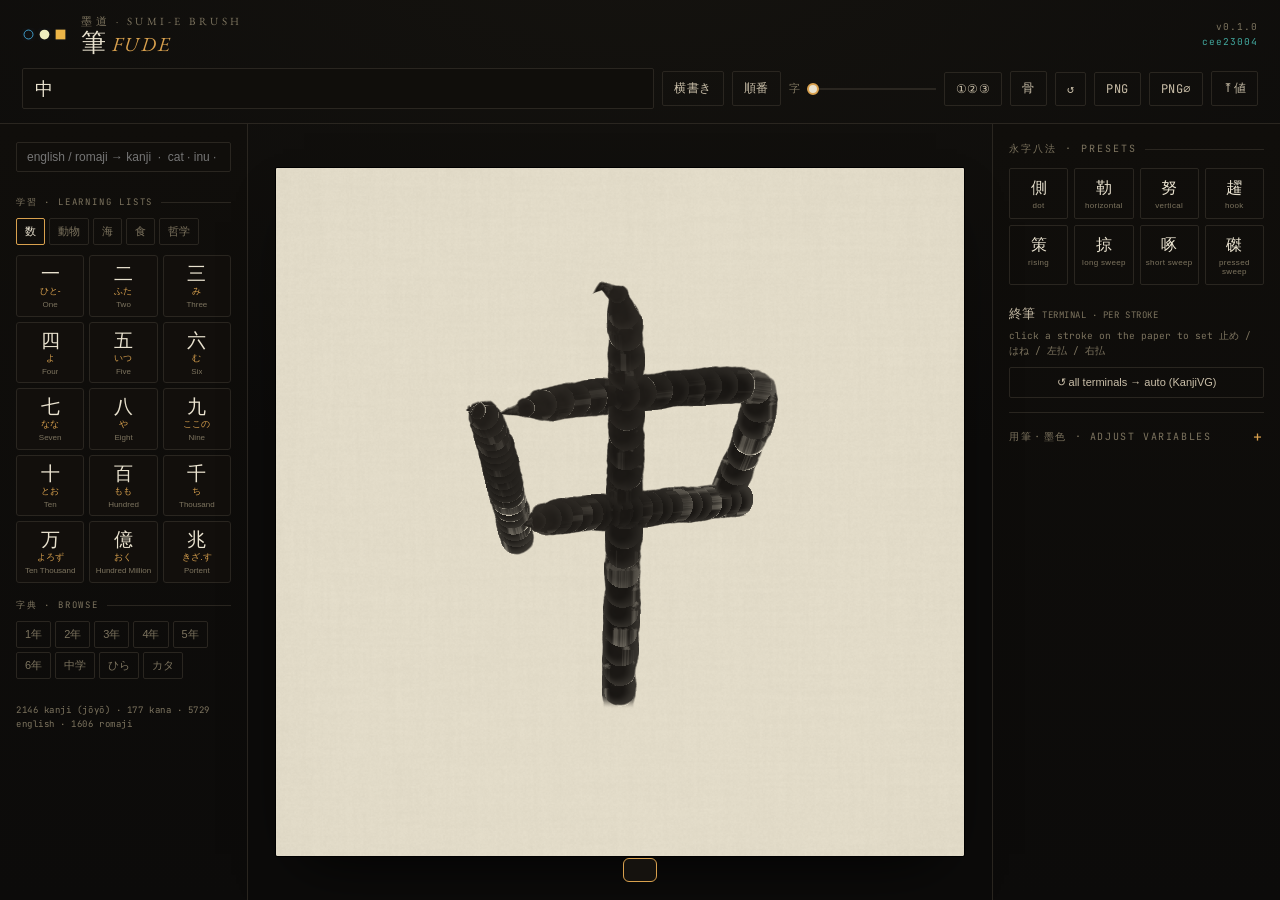
==== index.html @ 50056c71 "筆 / FUDE v1 — build-free WebGL2 sumi-e calligraphy PWA Renders Japanese kanji and kana as sumi-e bru" ====
<!doctype html>
<html lang="en">
<head>
<meta charset="utf-8">
<meta name="viewport" content="width=device-width, initial-scale=1">
<title>筆 · FUDE — sumi-e brush calligraphy</title>
<link rel="preconnect" href="https://fonts.googleapis.com">
<link rel="preconnect" href="https://fonts.gstatic.com" crossorigin>
<link href="https://fonts.googleapis.com/css2?family=EB+Garamond:ital@0;1&family=JetBrains+Mono:wght@300;400;500&display=swap" rel="stylesheet">
<link rel="stylesheet" href="css/style.css?v=cee23004">
  <meta http-equiv="Cache-Control" content="no-cache, no-store, must-revalidate">
  <meta http-equiv="Pragma" content="no-cache">
  <meta http-equiv="Expires" content="0">
  <meta name="cb" content="cee23004">
  <link rel="icon" type="image/svg+xml" href="cb-shapes/47.svg?v=cee23004">
  <!-- PWA / installable -->
  <link rel="manifest" href="manifest.json?v=cee23004">
  <meta name="theme-color" content="#0c0b0a">
  <link rel="apple-touch-icon" href="icons/apple-touch-icon.png?v=cee23004">
  <meta name="apple-mobile-web-app-capable" content="yes">
  <meta name="mobile-web-app-capable" content="yes">
  <meta name="apple-mobile-web-app-status-bar-style" content="black-translucent">
  <meta name="apple-mobile-web-app-title" content="筆 FUDE">
</head>
<body>
<div id="app">
  <header>
    <div class="brand">
      <!-- version badge: 3 cache-bust shapes + token, top-left next to the name -->
      <div class="cbbadge" title="build / cache-bust token — click token to copy">
        <span id="cbShapes" class="cb-shapes"></span>
      </div>
      <div class="brandtext">
        <div class="kicker">墨道 · sumi-e brush</div>
        <h1>筆 <em>FUDE</em></h1>
      </div>
      <div class="buildstamp">
        <span id="cbVersion">v0.1.0</span>
        <span id="cbToken" class="tok">dev</span>
      </div>
    </div>
    <div class="toolbar">
      <input id="text" type="text" placeholder="kanji / kana / sentence…" autocomplete="off" spellcheck="false">
      <button id="btnMode" title="writing direction">横書き</button>
      <button id="btnAnim" title="animation order">順番</button>
      <label class="sizectl" title="glyph size 字"><span>字</span><input id="size" type="range" min="80" max="520" step="2" value="0"></label>
      <button id="tglNumbers" class="toggle-btn" title="stroke-order numbers">①②③</button>
      <button id="tglSkel" class="toggle-btn" title="median skeleton">骨</button>
      <button id="btnReplay" title="redraw">↺</button>
      <button id="btnExport" title="export PNG — embeds the settings in the file">PNG</button>
      <button id="btnExportT" title="export PNG (transparent) — embeds the settings">PNG⌀</button>
      <button id="btnImport" title="import settings from a fude-made PNG">⤒値</button>
      <input id="fileImport" type="file" accept="image/png" hidden>
    </div>
  </header>

  <main class="show-browse">
    <div class="stage" id="stage">
      <div class="scroll">
        <canvas id="gl"></canvas>
        <canvas id="overlay" class="overlay"></canvas>
        <div id="fallbacks" class="fallbacks"></div>
      </div>
    </div>
    <nav class="mobile-tabs">
      <button data-panel="browse" class="on">学習 · browse</button>
      <button data-panel="brush">筆 · brush</button>
    </nav>
    <aside class="rail rail-left"><section id="browser"></section></aside>
    <aside class="rail rail-right"><div id="controls"></div></aside>
  </main>
</div>
<div id="pwaToast" class="pwa-toast" hidden></div>
<script type="module" src="js/main.js?v=cee23004"></script>
</body>
</html>
---- css/style.css ----
:root{
  --bg:#0c0b0a; --bg2:#15130f; --line:#2a2620;
  --amber:#d9a14e; --teal:#4fd0c4; --txt:#cabfa9; --txt-dim:#7d745f; --washi:#e9e2cf;
}
*{box-sizing:border-box;margin:0;padding:0}
html,body{height:100%}
body{
  background:radial-gradient(120% 90% at 50% -10%, var(--bg2), var(--bg) 70%);
  color:var(--txt); font-family:"JetBrains Mono",monospace;
  -webkit-font-smoothing:antialiased; min-height:100%;
}
#app{display:flex;flex-direction:column;min-height:100vh}

/* ---- header ---- */
header{border-bottom:1px solid var(--line);padding:14px 22px 0}
.brand{display:flex;align-items:center;gap:14px}
.cbbadge{display:flex;align-items:center}
.cb-shapes{display:inline-flex;gap:3px;align-items:center}
.cb-shapes img{display:block;opacity:.92;border-radius:2px;background:#0f0d0b}
.brandtext .kicker{font-family:"EB Garamond",serif;font-size:11px;letter-spacing:.32em;text-transform:uppercase;color:var(--txt-dim)}
.brandtext h1{font-family:"EB Garamond",serif;font-weight:400;font-size:25px;letter-spacing:.02em;color:var(--washi);line-height:1.05}
.brandtext h1 em{color:var(--amber);font-style:italic;font-size:20px;letter-spacing:.12em}
.buildstamp{margin-left:auto;text-align:right;font-size:9.5px;letter-spacing:.1em;color:var(--txt-dim);line-height:1.5}
.buildstamp .tok{display:block;color:var(--teal);opacity:.8;cursor:pointer}

/* ---- toolbar ---- */
.toolbar{display:flex;gap:8px;align-items:center;padding:13px 0 14px;flex-wrap:wrap}
.toolbar input#text{
  flex:1;min-width:200px;background:#100e0b;border:1px solid var(--line);color:var(--washi);
  font-family:"EB Garamond",serif;font-size:18px;padding:8px 12px;border-radius:2px;outline:none;
}
.toolbar input#text:focus{border-color:var(--amber)}
.toolbar button{
  font-family:"JetBrains Mono",monospace;font-size:12px;letter-spacing:.04em;
  background:transparent;color:var(--txt);border:1px solid var(--line);
  padding:8px 11px;border-radius:2px;cursor:pointer;transition:border-color .15s,color .15s;white-space:nowrap;
}
.toolbar button:hover{border-color:var(--amber);color:var(--washi)}
.toolbar button.on{border-color:var(--teal);color:var(--teal)}
.sizectl{display:flex;align-items:center;gap:7px;font-size:11px;color:var(--txt-dim)}
.sizectl input{width:84px}

/* ---- main 3-column ---- */
main{flex:1;display:flex;min-height:0}
.rail{width:248px;flex-shrink:0;background:linear-gradient(180deg,#100e0b,#0c0b0a);overflow-y:auto;padding:18px 16px 26px}
.rail-left{border-right:1px solid var(--line);order:1}   /* DOM is stage-first (mobile); reorder for desktop */
.rail-right{border-left:1px solid var(--line);width:288px;order:3}
.stage{flex:1;display:flex;align-items:center;justify-content:center;padding:28px;min-width:0;order:2}
.mobile-tabs{display:none}
.scroll{position:relative;width:min(78vh,100%);aspect-ratio:1/1;background:var(--washi);
  box-shadow:0 1px 0 #fffaf0 inset,0 26px 60px -28px #000,0 0 0 1px #000;border-radius:2px}
.scroll canvas{position:absolute;inset:0;display:block;width:100%;height:100%;border-radius:2px}
.overlay{pointer-events:none}
.fallbacks{position:absolute;inset:0;pointer-events:none}
.fallback-glyph{position:absolute;display:grid;place-items:center;color:#9a8f78;opacity:.5;
  font-family:"EB Garamond",serif;border:1px dashed rgba(120,110,90,.4);border-radius:3px}
.glfail{padding:40px;font:13px monospace;color:#7d745f;text-align:center}

/* ---- range inputs ---- */
input[type=range]{-webkit-appearance:none;appearance:none;width:100%;height:2px;background:var(--line);outline:none;cursor:pointer}
input[type=range]::-webkit-slider-thumb{-webkit-appearance:none;width:12px;height:12px;border-radius:50%;background:var(--washi);border:2px solid var(--amber);cursor:pointer;transition:transform .1s}
input[type=range]::-webkit-slider-thumb:hover{transform:scale(1.18)}
input[type=range]::-moz-range-thumb{width:12px;height:12px;border-radius:50%;background:var(--washi);border:2px solid var(--amber);cursor:pointer}

/* ---- controls panel ---- */
.group{margin-bottom:20px}
.group>.gh{font-size:10px;letter-spacing:.2em;text-transform:uppercase;color:var(--txt-dim);margin-bottom:12px;display:flex;align-items:center;gap:8px}
.group>.gh::after{content:"";flex:1;height:1px;background:var(--line)}
.ctl{margin-bottom:14px}
.ctl label{display:flex;justify-content:space-between;align-items:baseline;font-size:11px;margin-bottom:6px}
.ctl label .ja{color:var(--txt);font-size:12.5px}
.ctl label .en{color:var(--txt-dim);font-size:9px;letter-spacing:.06em;text-transform:uppercase}
.ctl label .val{color:var(--amber);font-variant-numeric:tabular-nums;font-size:11px}
.row{display:flex;gap:8px}
.row button{flex:1;font-size:12px;background:transparent;color:var(--txt);border:1px solid var(--line);padding:8px;border-radius:2px;cursor:pointer}
.row button.on{border-color:var(--teal);color:var(--teal)}
.presets{display:grid;grid-template-columns:repeat(4,1fr);gap:6px}
.preset{display:flex;flex-direction:column;align-items:center;gap:2px;padding:8px 4px;background:transparent;border:1px solid var(--line);border-radius:2px;cursor:pointer;color:var(--txt)}
.preset:hover{border-color:var(--amber)}
.preset .pja{font-size:16px;font-family:"EB Garamond",serif;color:var(--washi)}
.preset .pen{font-size:8px;color:var(--txt-dim);letter-spacing:.04em}

/* ---- browser (grades + english) ---- */
.engsearch input{width:100%;background:#100e0b;border:1px solid var(--line);color:var(--washi);font-size:12px;padding:7px 10px;border-radius:2px;outline:none;margin-bottom:8px}
.engsearch input:focus{border-color:var(--amber)}
.chips{display:flex;flex-wrap:wrap;gap:5px;margin-bottom:14px;min-height:0}
.chip{display:flex;align-items:center;gap:5px;background:#120f0c;border:1px solid var(--line);border-radius:14px;padding:3px 9px;cursor:pointer;color:var(--txt)}
.chip:hover{border-color:var(--teal)}
.chip .cch{font-size:15px;font-family:"EB Garamond",serif;color:var(--washi)}
.chip .cmeta{font-size:8px;color:var(--txt-dim)}
.tabs{display:flex;flex-wrap:wrap;gap:4px;margin-bottom:10px}
.tab{font-size:11px;background:transparent;border:1px solid var(--line);color:var(--txt-dim);padding:5px 8px;border-radius:2px;cursor:pointer}
.tab.on{border-color:var(--amber);color:var(--washi)}
.glyphgrid{display:grid;grid-template-columns:repeat(6,1fr);gap:4px}
.gcell{aspect-ratio:1/1;display:grid;place-items:center;background:#120f0c;border:1px solid var(--line);border-radius:2px;cursor:pointer;color:var(--washi)}
.gcell:hover{border-color:var(--teal);background:#171310}
.gcell .gch{font-size:18px;font-family:"EB Garamond",serif}
.browser-foot{margin-top:14px;font-size:9px;color:var(--txt-dim);letter-spacing:.06em;line-height:1.6}

/* ---- 学習 learning lists ---- */
.browse-sec{font-size:9px;letter-spacing:.2em;text-transform:uppercase;color:var(--txt-dim);margin:16px 0 9px;display:flex;align-items:center;gap:8px}
.browse-sec::after{content:"";flex:1;height:1px;background:var(--line)}
.listgrid{display:grid;grid-template-columns:repeat(3,1fr);gap:5px}
.lcard{display:flex;flex-direction:column;align-items:center;gap:2px;background:#120f0c;border:1px solid var(--line);border-radius:3px;padding:8px 3px 6px;cursor:pointer;color:var(--washi);overflow:hidden}
.lcard:hover{border-color:var(--teal);background:#171310}
.lcard .lch{font-size:19px;font-family:"EB Garamond",serif;line-height:1.05}
.lcard.word .lch{font-size:12px;letter-spacing:-.02em}
.lcard .lrd{font-size:8.5px;color:var(--amber);max-width:100%;overflow:hidden;text-overflow:ellipsis;white-space:nowrap}
.lcard .lgl{font-size:8px;color:var(--txt-dim);text-align:center;line-height:1.2;max-width:100%;overflow:hidden;text-overflow:ellipsis;white-space:nowrap}

/* ---- collapsible advanced (brush variables behind +) ---- */
.advanced{margin-top:6px;border-top:1px solid var(--line);padding-top:12px}
.adv-head{width:100%;display:flex;justify-content:space-between;align-items:center;background:transparent;border:none;color:var(--txt-dim);font-family:"JetBrains Mono",monospace;font-size:10px;letter-spacing:.16em;text-transform:uppercase;cursor:pointer;padding:5px 0}
.adv-head:hover{color:var(--txt)}
.adv-ic{color:var(--amber);font-size:15px;line-height:1}
.adv-body{padding-top:14px}
.advanced.collapsed .adv-body{display:none}

/* ---- per-stroke terminal popover (click a stroke) ---- */
.term-popover{position:fixed;z-index:100;background:linear-gradient(180deg,#15120e,#100e0b);border:1px solid var(--amber);border-radius:4px;padding:9px;box-shadow:0 14px 34px -12px #000;width:140px}
.tp-head{font-size:10px;letter-spacing:.12em;color:var(--txt-dim);margin-bottom:8px;text-transform:uppercase}
.tp-grid{display:grid;grid-template-columns:1fr 1fr;gap:4px;margin-bottom:6px}
.tp-btn{font-size:13px;background:transparent;border:1px solid var(--line);color:var(--txt);padding:7px 4px;border-radius:2px;cursor:pointer;font-family:"EB Garamond",serif}
.tp-btn:hover{border-color:var(--amber);color:var(--washi)}
.tp-btn.on{border-color:var(--teal);color:var(--teal)}
.tp-auto{width:100%;font-size:10px;background:transparent;border:1px solid var(--line);color:var(--txt-dim);padding:6px;border-radius:2px;cursor:pointer}
.tp-auto:hover{border-color:var(--teal);color:var(--teal)}
.tp-auto.on{color:var(--teal)}
.hint{font-size:9.5px;color:var(--txt-dim);line-height:1.55;margin:2px 0 8px}
.wfull{width:100%;font-size:11px;background:transparent;color:var(--txt);border:1px solid var(--line);padding:8px;border-radius:2px;cursor:pointer}
.wfull:hover{border-color:var(--amber);color:var(--washi)}

/* ---- responsive ---- */
/* ---- PWA update toast ---- */
.pwa-toast{position:fixed;left:50%;bottom:18px;transform:translateX(-50%);z-index:200;
  background:#15120e;border:1px solid var(--amber);color:var(--washi);border-radius:6px;
  padding:11px 16px;font-size:12.5px;box-shadow:0 14px 34px -12px #000;cursor:pointer;display:flex;gap:10px;align-items:center}
.pwa-toast .tk{color:var(--teal)}

/* ---- phone: canvas pinned on top, 学習/筆 switcher, active panel scrolls below ---- */
@media (max-width:820px){
  #app{height:100dvh;min-height:0;overflow:hidden}
  header{padding:10px 14px 0}
  .brandtext h1{font-size:21px}
  .brandtext .kicker{font-size:10px;letter-spacing:.24em}
  .buildstamp{font-size:8.5px}
  .toolbar{padding:9px 0 10px;gap:6px}
  .toolbar input#text{min-width:110px;font-size:16px;padding:7px 10px}
  .toolbar button{padding:7px 9px;font-size:12px}
  .sizectl{display:none}                                  /* size via pinch / desktop; keep the bar tidy on phones */

  main{flex-direction:column;min-height:0}
  .stage{order:1;flex:none;padding:8px}
  .scroll{width:min(94vw,46vh)}
  .mobile-tabs{order:2;display:flex;gap:6px;padding:7px 12px;border-top:1px solid var(--line);background:#0c0b0a}
  .mobile-tabs button{flex:1;padding:9px;background:#120f0c;border:1px solid var(--line);color:var(--txt-dim);
    border-radius:3px;font-family:"JetBrains Mono",monospace;font-size:12px;letter-spacing:.04em;cursor:pointer}
  .mobile-tabs button.on{border-color:var(--amber);color:var(--washi)}
  .rail{order:3;width:auto;flex:1 1 auto;min-height:0;border:none;border-top:1px solid var(--line);padding:14px 14px 30px}
  main.show-browse .rail-right{display:none}
  main.show-brush  .rail-left{display:none}

  .glyphgrid{grid-template-columns:repeat(8,1fr)}          /* more glyphs per row on wide phones */
  .listgrid{grid-template-columns:repeat(4,1fr)}
  .term-popover{width:170px}
}
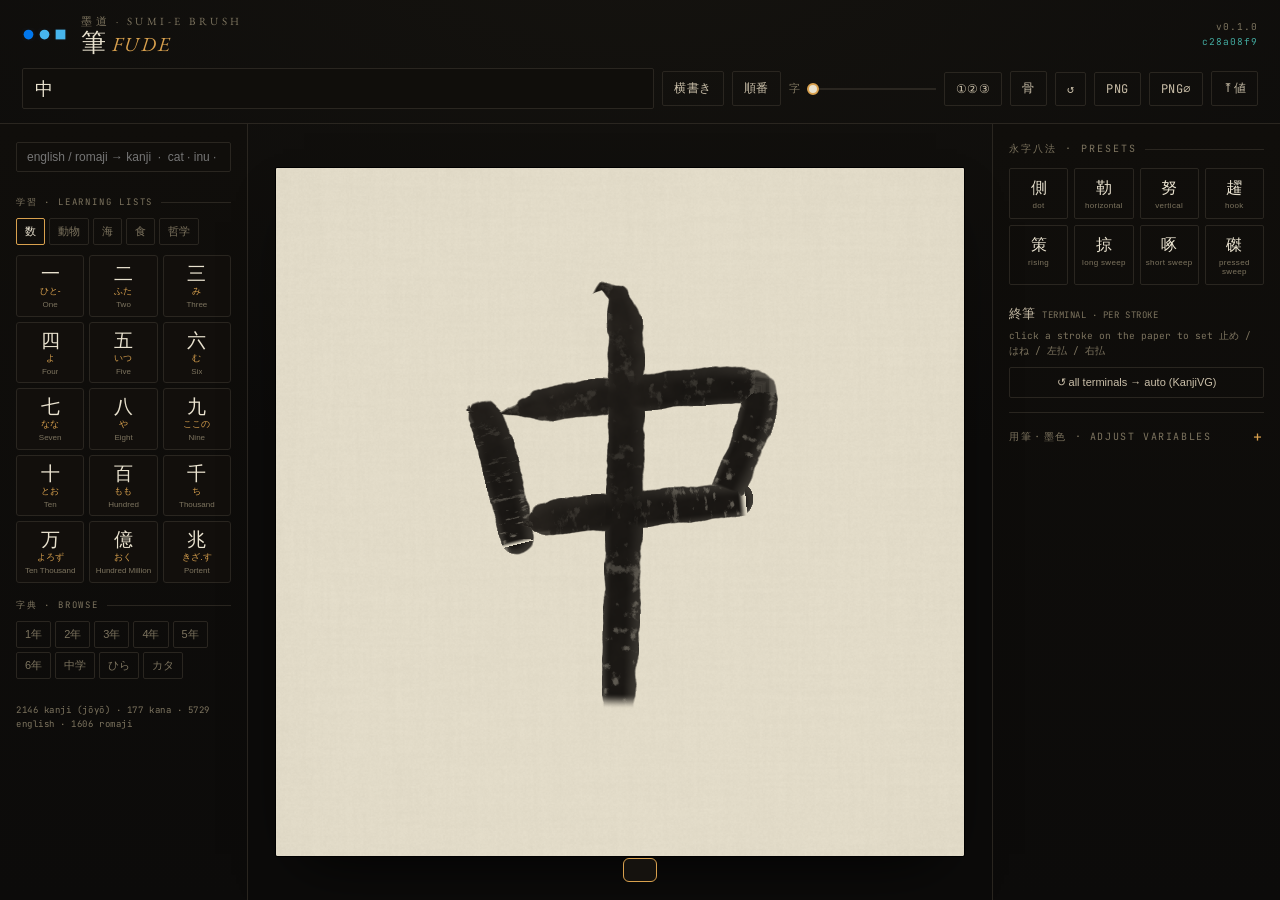
==== commit 6e3e8d9f: "Fix stroke beading regression from the self-intersection change bestSeg selected the segment by cove" ====
--- a/index.html
+++ b/index.html
@@ -7,16 +7,16 @@
 <link rel="preconnect" href="https://fonts.googleapis.com">
 <link rel="preconnect" href="https://fonts.gstatic.com" crossorigin>
 <link href="https://fonts.googleapis.com/css2?family=EB+Garamond:ital@0;1&family=JetBrains+Mono:wght@300;400;500&display=swap" rel="stylesheet">
-<link rel="stylesheet" href="css/style.css?v=cee23004">
+<link rel="stylesheet" href="css/style.css?v=c28a08f9">
   <meta http-equiv="Cache-Control" content="no-cache, no-store, must-revalidate">
   <meta http-equiv="Pragma" content="no-cache">
   <meta http-equiv="Expires" content="0">
-  <meta name="cb" content="cee23004">
-  <link rel="icon" type="image/svg+xml" href="cb-shapes/47.svg?v=cee23004">
+  <meta name="cb" content="c28a08f9">
+  <link rel="icon" type="image/svg+xml" href="cb-shapes/47.svg?v=c28a08f9">
   <!-- PWA / installable -->
-  <link rel="manifest" href="manifest.json?v=cee23004">
+  <link rel="manifest" href="manifest.json?v=c28a08f9">
   <meta name="theme-color" content="#0c0b0a">
-  <link rel="apple-touch-icon" href="icons/apple-touch-icon.png?v=cee23004">
+  <link rel="apple-touch-icon" href="icons/apple-touch-icon.png?v=c28a08f9">
   <meta name="apple-mobile-web-app-capable" content="yes">
   <meta name="mobile-web-app-capable" content="yes">
   <meta name="apple-mobile-web-app-status-bar-style" content="black-translucent">
@@ -71,6 +71,6 @@
   </main>
 </div>
 <div id="pwaToast" class="pwa-toast" hidden></div>
-<script type="module" src="js/main.js?v=cee23004"></script>
+<script type="module" src="js/main.js?v=c28a08f9"></script>
 </body>
 </html>
